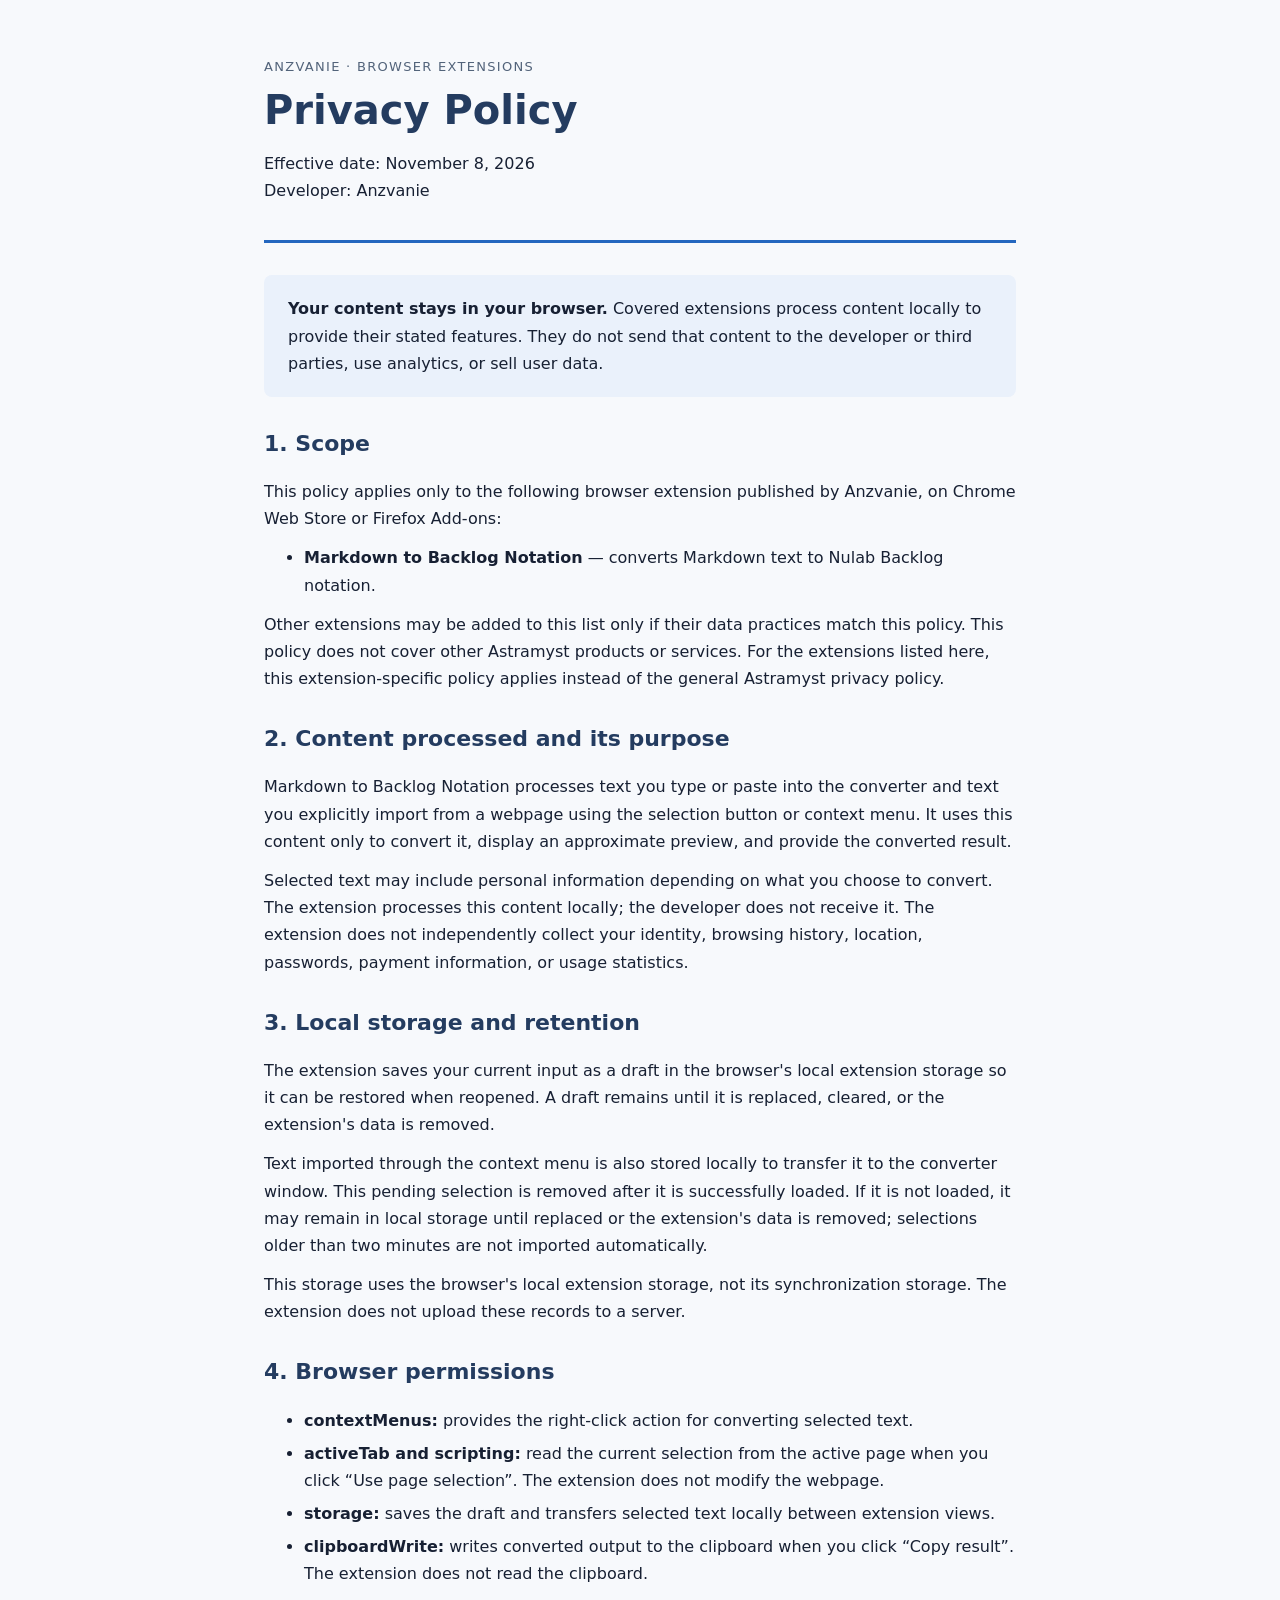
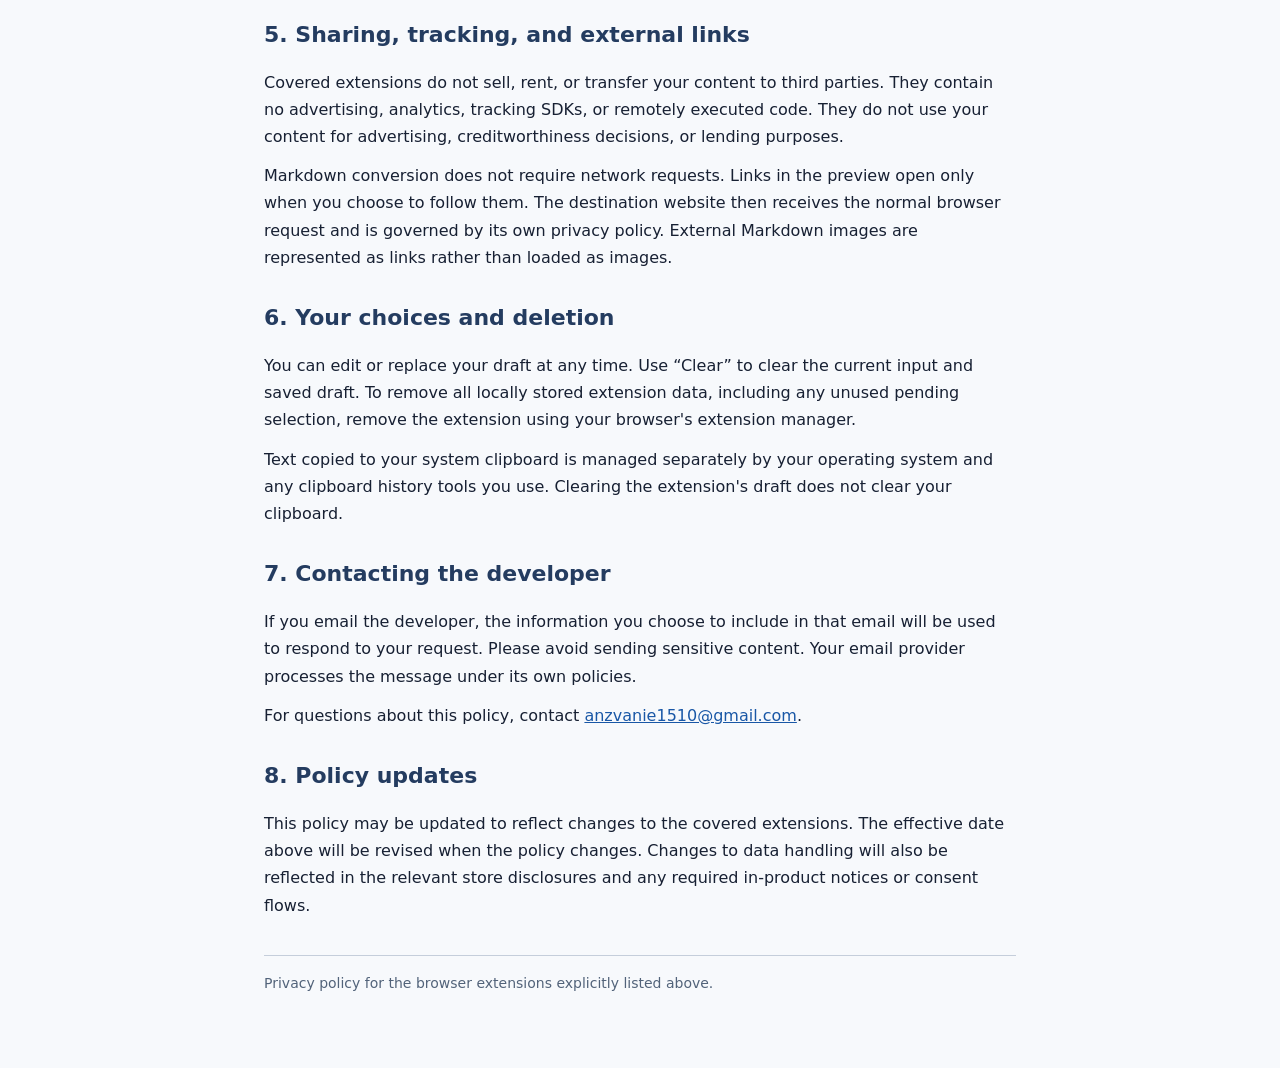
==== extensions/index.html @ 10ac3970 "docs: add privacy policy for local browser extensions" ====
<!doctype html>
<html lang="en">
<head>
<meta charset="utf-8">
<meta name="viewport" content="width=device-width, initial-scale=1">
<meta name="description" content="Privacy policy for Anzvanie's locally processing browser extensions, including Markdown to Backlog Notation.">
<title>Browser Extensions Privacy Policy · Anzvanie</title>
<style>
:root{color-scheme:light;font-family:system-ui,-apple-system,BlinkMacSystemFont,"Segoe UI",sans-serif;color:#172033;background:#f7f9fc;line-height:1.7}*{box-sizing:border-box}body{margin:0}main{max-width:800px;margin:auto;padding:56px 24px 72px}header{border-bottom:3px solid #2467bf;padding-bottom:24px;margin-bottom:32px}h1{font-size:clamp(28px,5vw,40px);line-height:1.2;color:#243c60;margin:8px 0 16px}h2{font-size:22px;color:#243c60;margin-top:32px;line-height:1.4}p,ul{margin:12px 0}li{margin:6px 0}a{color:#1957a6;overflow-wrap:anywhere}.label{font-size:13px;letter-spacing:.1em;text-transform:uppercase;color:#52637a}.summary{background:#eaf1fb;padding:20px 24px;border-radius:8px}footer{border-top:1px solid #c5cedb;margin-top:36px;padding-top:16px;color:#52637a;font-size:14px}
</style>
</head>
<body><main>
<header><div class="label">Anzvanie · Browser extensions</div><h1>Privacy Policy</h1><p>Effective date: November 8, 2026<br>Developer: Anzvanie</p></header>
<div class="summary"><strong>Your content stays in your browser.</strong> Covered extensions process content locally to provide their stated features. They do not send that content to the developer or third parties, use analytics, or sell user data.</div>
<h2>1. Scope</h2>
<p>This policy applies only to the following browser extension published by Anzvanie, on Chrome Web Store or Firefox Add-ons:</p>
<ul><li><strong>Markdown to Backlog Notation</strong> — converts Markdown text to Nulab Backlog notation.</li></ul>
<p>Other extensions may be added to this list only if their data practices match this policy. This policy does not cover other Astramyst products or services. For the extensions listed here, this extension-specific policy applies instead of the general Astramyst privacy policy.</p>
<h2>2. Content processed and its purpose</h2>
<p>Markdown to Backlog Notation processes text you type or paste into the converter and text you explicitly import from a webpage using the selection button or context menu. It uses this content only to convert it, display an approximate preview, and provide the converted result.</p>
<p>Selected text may include personal information depending on what you choose to convert. The extension processes this content locally; the developer does not receive it. The extension does not independently collect your identity, browsing history, location, passwords, payment information, or usage statistics.</p>
<h2>3. Local storage and retention</h2>
<p>The extension saves your current input as a draft in the browser's local extension storage so it can be restored when reopened. A draft remains until it is replaced, cleared, or the extension's data is removed.</p>
<p>Text imported through the context menu is also stored locally to transfer it to the converter window. This pending selection is removed after it is successfully loaded. If it is not loaded, it may remain in local storage until replaced or the extension's data is removed; selections older than two minutes are not imported automatically.</p>
<p>This storage uses the browser's local extension storage, not its synchronization storage. The extension does not upload these records to a server.</p>
<h2>4. Browser permissions</h2>
<ul>
<li><strong>contextMenus:</strong> provides the right-click action for converting selected text.</li>
<li><strong>activeTab and scripting:</strong> read the current selection from the active page when you click “Use page selection”. The extension does not modify the webpage.</li>
<li><strong>storage:</strong> saves the draft and transfers selected text locally between extension views.</li>
<li><strong>clipboardWrite:</strong> writes converted output to the clipboard when you click “Copy result”. The extension does not read the clipboard.</li>
</ul>
<h2>5. Sharing, tracking, and external links</h2>
<p>Covered extensions do not sell, rent, or transfer your content to third parties. They contain no advertising, analytics, tracking SDKs, or remotely executed code. They do not use your content for advertising, creditworthiness decisions, or lending purposes.</p>
<p>Markdown conversion does not require network requests. Links in the preview open only when you choose to follow them. The destination website then receives the normal browser request and is governed by its own privacy policy. External Markdown images are represented as links rather than loaded as images.</p>
<h2>6. Your choices and deletion</h2>
<p>You can edit or replace your draft at any time. Use “Clear” to clear the current input and saved draft. To remove all locally stored extension data, including any unused pending selection, remove the extension using your browser's extension manager.</p>
<p>Text copied to your system clipboard is managed separately by your operating system and any clipboard history tools you use. Clearing the extension's draft does not clear your clipboard.</p>
<h2>7. Contacting the developer</h2>
<p>If you email the developer, the information you choose to include in that email will be used to respond to your request. Please avoid sending sensitive content. Your email provider processes the message under its own policies.</p>
<p>For questions about this policy, contact <a href="mailto:anzvanie1510@gmail.com">anzvanie1510@gmail.com</a>.</p>
<h2>8. Policy updates</h2>
<p>This policy may be updated to reflect changes to the covered extensions. The effective date above will be revised when the policy changes. Changes to data handling will also be reflected in the relevant store disclosures and any required in-product notices or consent flows.</p>
<footer>Privacy policy for the browser extensions explicitly listed above.</footer>
</main></body></html>
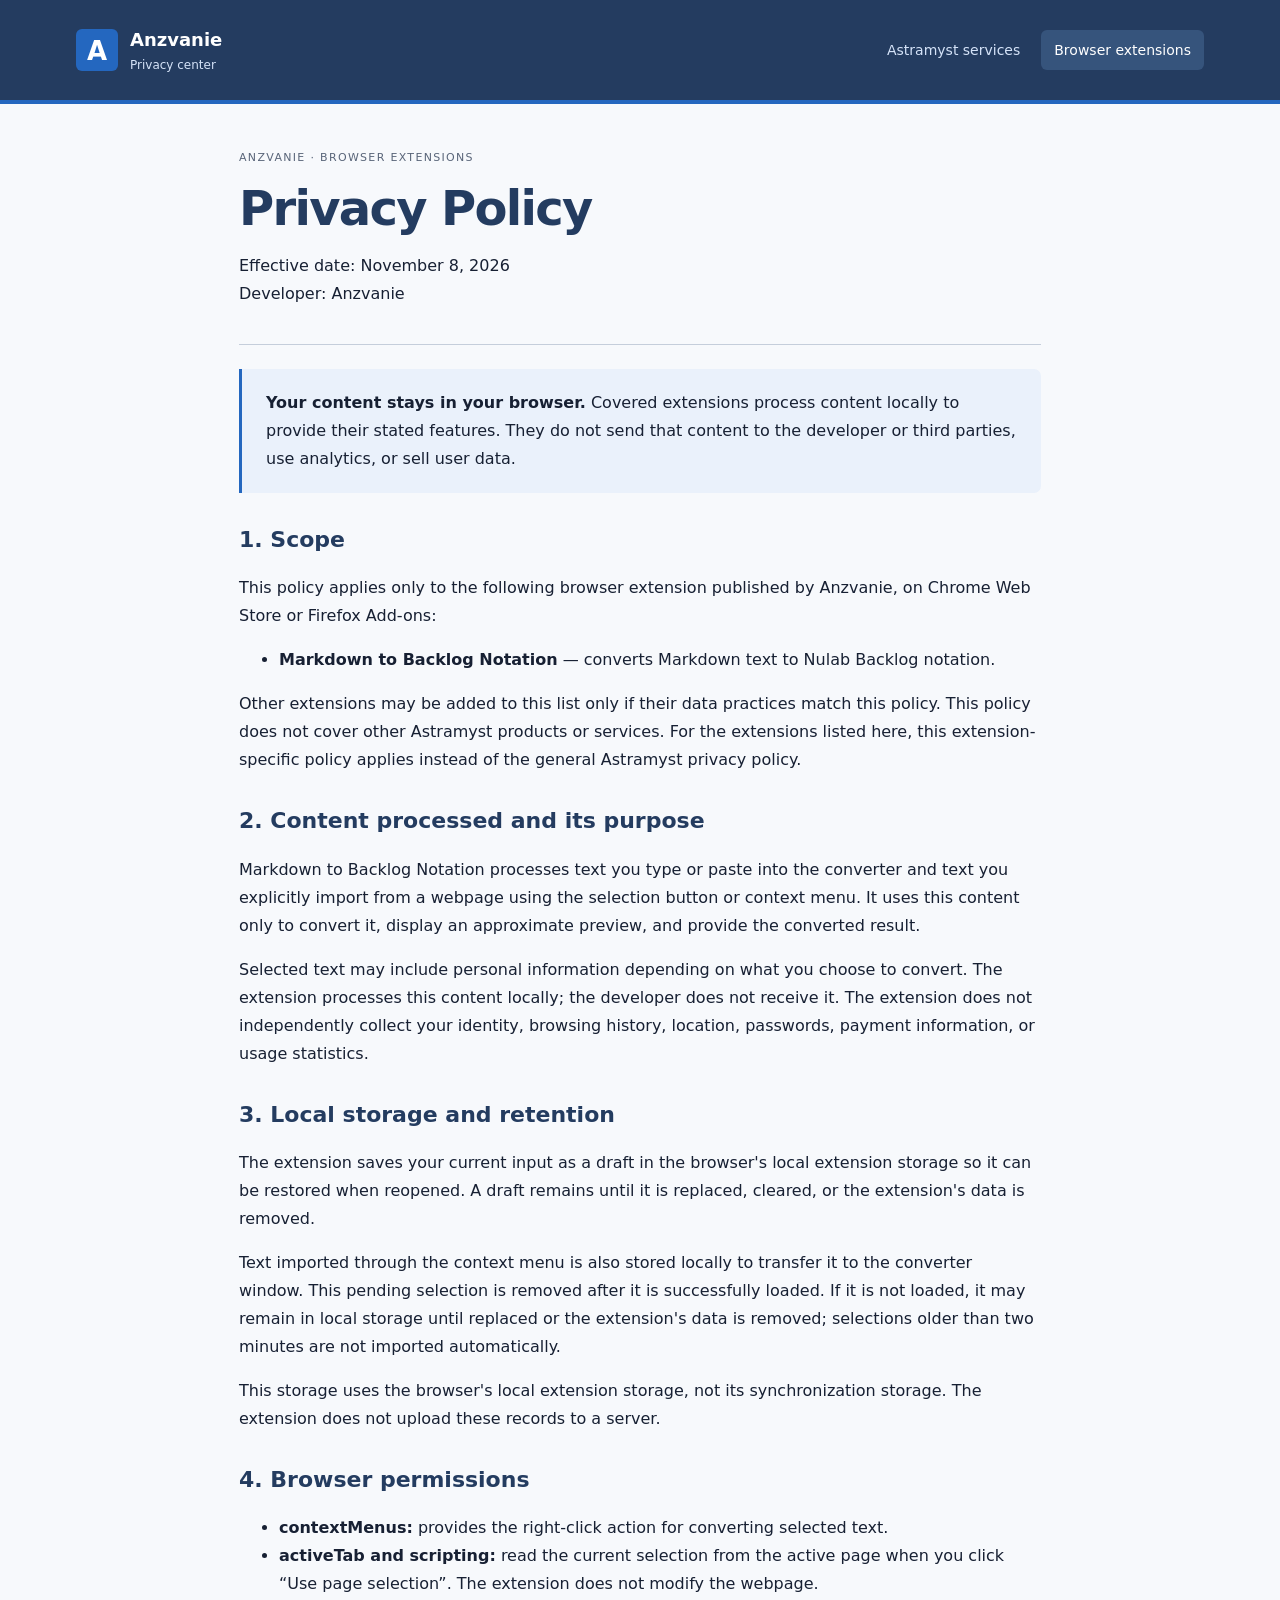
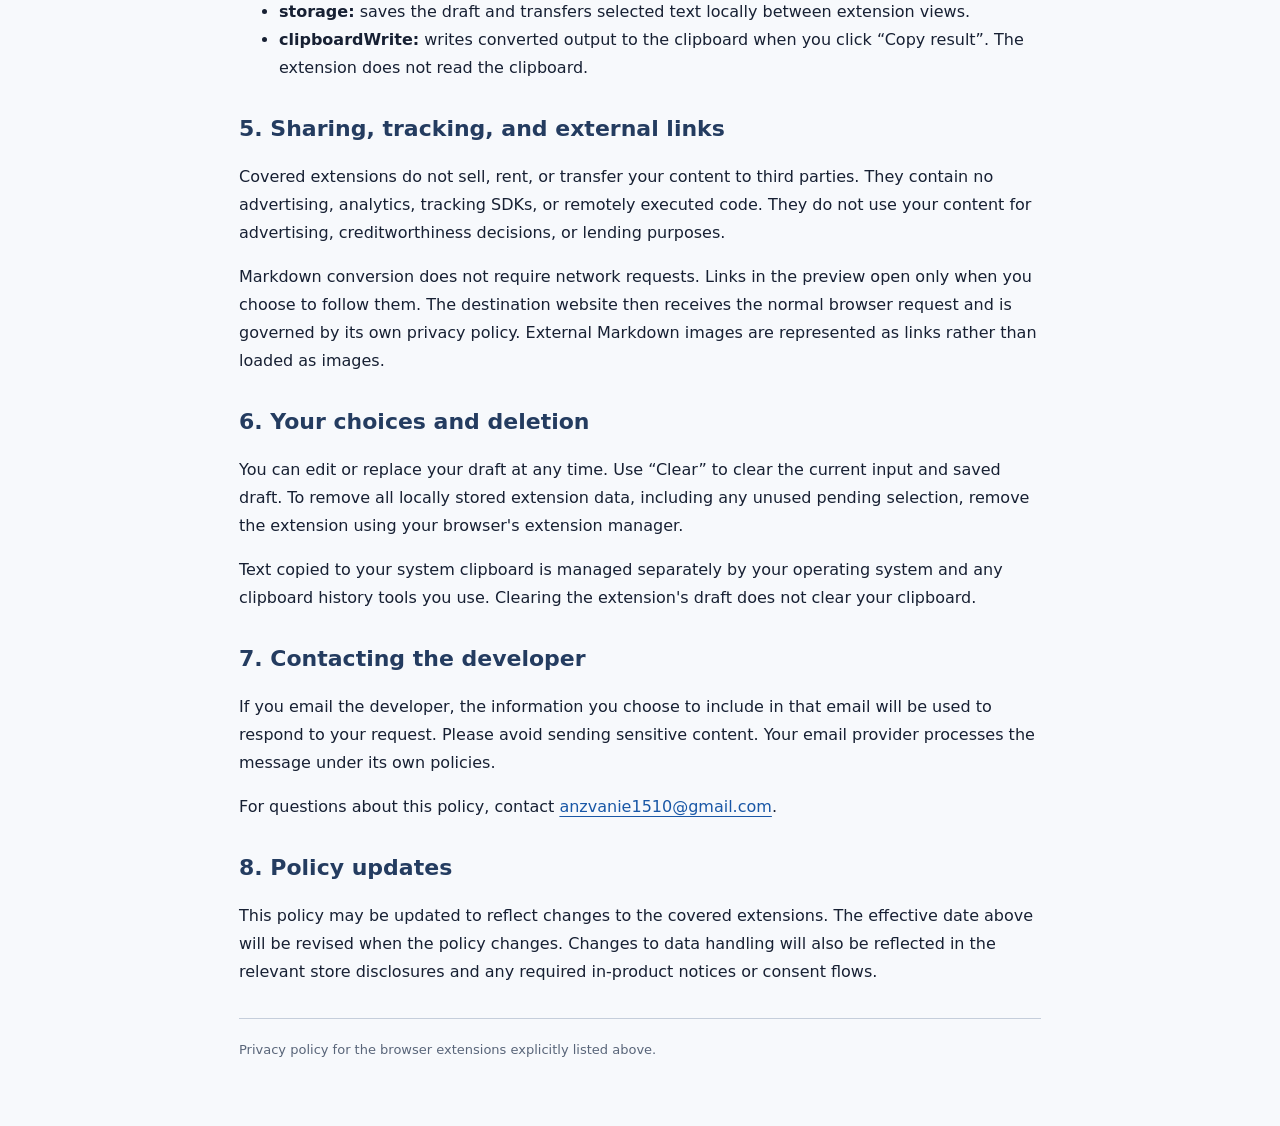
==== commit 8d85ae05: "style: align privacy pages with extension design" ====
--- a/extensions/index.html
+++ b/extensions/index.html
@@ -5,11 +5,9 @@
 <meta name="viewport" content="width=device-width, initial-scale=1">
 <meta name="description" content="Privacy policy for Anzvanie's locally processing browser extensions, including Markdown to Backlog Notation.">
 <title>Browser Extensions Privacy Policy · Anzvanie</title>
-<style>
-:root{color-scheme:light;font-family:system-ui,-apple-system,BlinkMacSystemFont,"Segoe UI",sans-serif;color:#172033;background:#f7f9fc;line-height:1.7}*{box-sizing:border-box}body{margin:0}main{max-width:800px;margin:auto;padding:56px 24px 72px}header{border-bottom:3px solid #2467bf;padding-bottom:24px;margin-bottom:32px}h1{font-size:clamp(28px,5vw,40px);line-height:1.2;color:#243c60;margin:8px 0 16px}h2{font-size:22px;color:#243c60;margin-top:32px;line-height:1.4}p,ul{margin:12px 0}li{margin:6px 0}a{color:#1957a6;overflow-wrap:anywhere}.label{font-size:13px;letter-spacing:.1em;text-transform:uppercase;color:#52637a}.summary{background:#eaf1fb;padding:20px 24px;border-radius:8px}footer{border-top:1px solid #c5cedb;margin-top:36px;padding-top:16px;color:#52637a;font-size:14px}
-</style>
+<link rel="stylesheet" href="../styles.css"><style>main{max-width:850px;margin:auto;padding:44px 24px 64px}main>header{border-bottom:1px solid var(--line);padding-bottom:20px;margin-bottom:24px}main h2{font-size:22px;color:var(--navy);margin-top:32px;line-height:1.4}.label{font-size:11px;letter-spacing:.12em;text-transform:uppercase;color:var(--muted);margin-bottom:14px}.summary{background:#eaf1fb;border-left:3px solid var(--blue);padding:20px 24px;border-radius:0 7px 7px 0}main footer{border-top:1px solid var(--line);margin-top:32px;padding-top:20px;font-size:13px;color:var(--muted)}</style>
 </head>
-<body><main>
+<body><header class="site-header"><div class="header-inner"><a class="brand" href="../"><span class="brand-mark" aria-hidden="true">A</span><span>Anzvanie <small>Privacy center</small></span></a><nav aria-label="Policies"><a href="../">Astramyst services</a><a href="./" aria-current="page">Browser extensions</a></nav></div></header><main>
 <header><div class="label">Anzvanie · Browser extensions</div><h1>Privacy Policy</h1><p>Effective date: November 8, 2026<br>Developer: Anzvanie</p></header>
 <div class="summary"><strong>Your content stays in your browser.</strong> Covered extensions process content locally to provide their stated features. They do not send that content to the developer or third parties, use analytics, or sell user data.</div>
 <h2>1. Scope</h2>
--- a/styles.css
+++ b/styles.css
@@ -0,0 +1,4 @@
+/* Palette and typography follow Markdown to Backlog Notation. */
+:root{color-scheme:light;--navy:#243c60;--blue:#2467bf;--ink:#172033;--muted:#596579;--line:#c5cedb;--surface:#f7f9fc;font-family:system-ui,-apple-system,BlinkMacSystemFont,"Segoe UI",sans-serif;color:var(--ink);background:var(--surface);line-height:1.75}*{box-sizing:border-box}body{margin:0}a{color:#1957a6;text-underline-offset:4px;overflow-wrap:anywhere}a:hover{color:#123d73}a:focus-visible{outline:3px solid #79b1fb;outline-offset:5px;border-radius:2px}.site-header{background:var(--navy);color:#fff;border-bottom:4px solid var(--blue)}.header-inner{max-width:1200px;margin:auto;min-height:100px;padding:20px 36px;display:flex;align-items:center;justify-content:space-between;gap:24px}.brand{display:flex;align-items:center;gap:12px;color:#fff;text-decoration:none;font-weight:700;font-size:18px}.brand:hover{color:#fff}.brand small{display:block;font-size:12px;font-weight:400;color:#d5e3f8}.brand-mark{display:grid;place-items:center;background:var(--blue);width:42px;height:42px;border-radius:6px;font-size:26px}.site-header nav{display:flex;gap:8px;flex-wrap:wrap}.site-header nav a{color:#d5e3f8;text-decoration:none;padding:8px 13px;border-radius:6px;font-size:14px}.site-header nav a:hover,.site-header nav a[aria-current]{color:#fff;background:#36547c}.page-heading{max-width:1200px;margin:auto;padding:52px 36px 32px}.eyebrow{text-transform:uppercase;letter-spacing:.12em;font-size:11px;font-weight:700;color:var(--muted);margin:0 0 12px}h1{font-size:clamp(32px,5vw,48px);line-height:1.15;letter-spacing:-.035em;color:var(--navy);margin:0 0 16px}.page-heading>p:last-child{color:var(--muted);margin:0;font-size:17px}.policy-layout{max-width:1200px;margin:0 auto;padding:0 36px 64px;display:grid;grid-template-columns:minmax(0,240px) minmax(0,1fr);gap:52px}.policy-layout>*{min-width:0}.contents{position:sticky;top:28px;padding-top:24px}.contents nav{display:flex;flex-direction:column;gap:12px}.contents nav a{font-size:13px;line-height:1.5;color:var(--muted);text-decoration:none}.contents nav a:hover{color:var(--blue)}.contact-link{display:inline-block;font-size:13px;border-top:1px solid var(--line);padding-top:18px;margin-top:22px}.scope-note{background:#eaf1fb;border-left:3px solid var(--blue);padding:20px 24px;border-radius:0 7px 7px 0;margin-bottom:24px;font-size:14px}.scope-note p{margin:5px 0 10px;color:var(--muted)}.scope-note a{font-weight:600}.policy-copy{background:#fff;border:1px solid var(--line);border-radius:7px;padding:30px 36px;font-size:15px;overflow-wrap:anywhere}.policy-copy h2,.policy-copy h3{color:var(--navy);font-size:22px;line-height:1.4;margin:36px 0 16px;scroll-margin-top:24px}.policy-copy h3{border-top:1px solid #e6eaf1;padding-top:24px}.policy-copy h4{font-size:15px}.policy-copy p{margin:0 0 18px}.policy-copy li{margin:10px 0}.policy-copy ul,.policy-copy ol{padding-left:24px}.site-footer{max-width:1128px;margin:auto;border-top:1px solid var(--line);padding:24px 0 40px;display:flex;justify-content:space-between;gap:20px;font-size:13px;color:var(--muted)}
+@media(max-width:760px){.header-inner{padding:20px;align-items:flex-start;flex-direction:column;gap:18px}.site-header nav a{padding:8px 10px}.page-heading{padding:32px 20px 24px}.policy-layout{grid-template-columns:minmax(0,1fr);padding:0 20px 40px;gap:24px}.contents{position:static;padding:0}.contents nav{display:grid;grid-template-columns:repeat(2,minmax(0,1fr));gap:12px 20px}.contact-link{margin-top:16px}.policy-copy{padding:22px 20px}.scope-note{padding:18px}.site-footer{margin:0 20px;flex-direction:column;gap:8px}}
+@media(prefers-reduced-motion:no-preference){html{scroll-behavior:smooth}}
